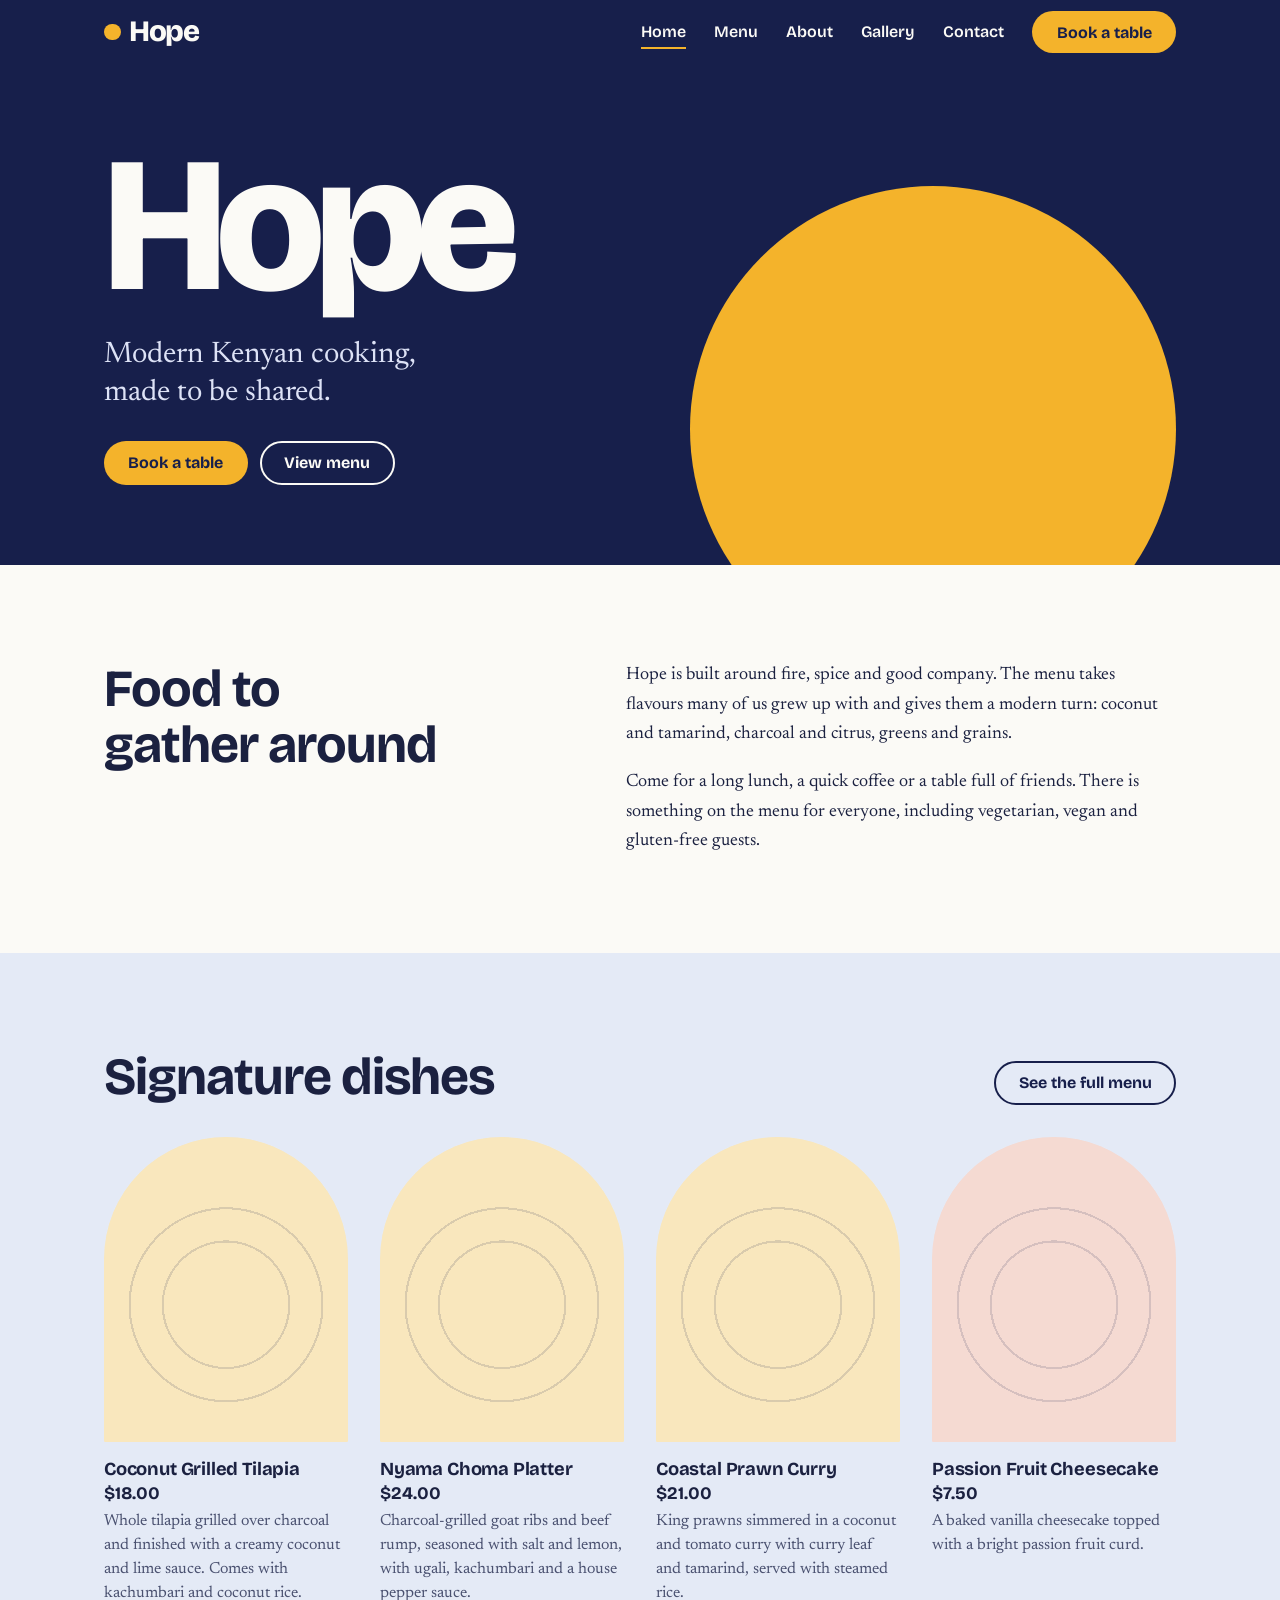
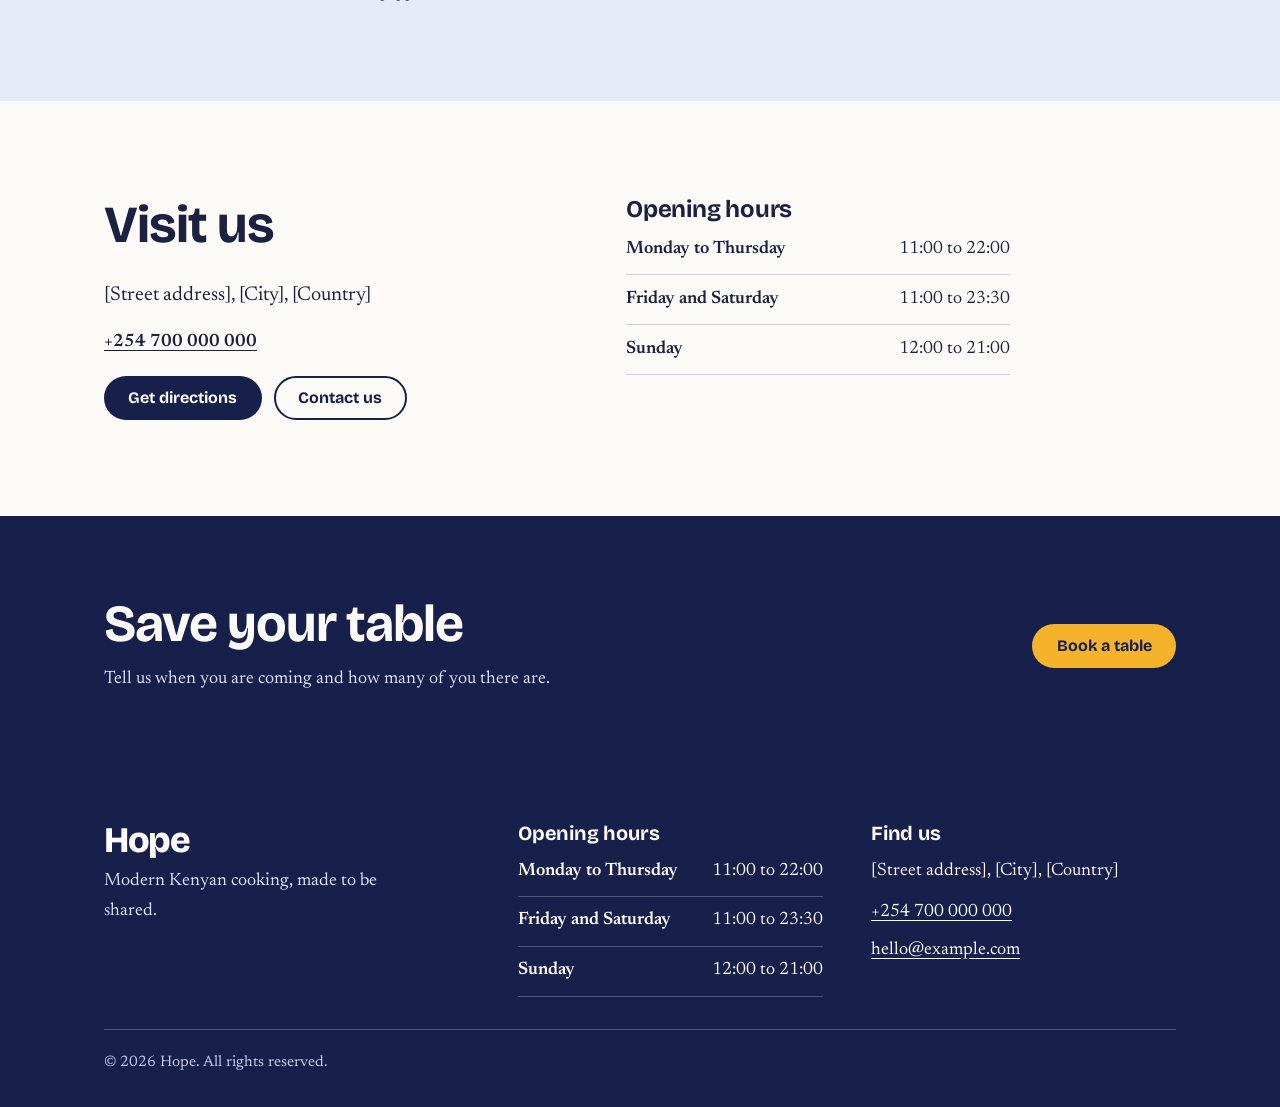
==== index.html @ e19489c1 "uploads" ====
<!DOCTYPE html>
<html lang="en">
<head>
  <meta charset="utf-8">
  <meta name="viewport" content="width=device-width, initial-scale=1">
  <title>Hope | Modern Kenyan-fusion restaurant</title>
  <meta name="description" content="Hope serves modern Kenyan cooking made to be shared. See the menu, check opening hours and book a table.">
  <meta name="theme-color" content="#171f4b">
  <meta property="og:type" content="restaurant.restaurant">
  <meta property="og:site_name" content="Hope">
  <meta property="og:title" content="Hope | Modern Kenyan-fusion restaurant">
  <meta property="og:description" content="Hope serves modern Kenyan cooking made to be shared. See the menu, check opening hours and book a table.">
  <!-- PLACEHOLDER: replace with the full web address of your share image once the site is live. -->
  <meta property="og:image" content="https://your-domain.example/images/og-cover.jpg">
  <meta name="twitter:card" content="summary_large_image">
  <link rel="icon" href="images/favicon.svg" type="image/svg+xml">
  <link rel="preconnect" href="https://fonts.googleapis.com">
  <link rel="preconnect" href="https://fonts.gstatic.com" crossorigin>
  <link rel="stylesheet" href="https://fonts.googleapis.com/css2?family=Bricolage+Grotesque:opsz,wght@12..96,500..800&family=Newsreader:ital,opsz,wght@0,6..72,400..600;1,6..72,400&display=swap">
  <link rel="stylesheet" href="css/styles.css">
  <!-- PLACEHOLDER: update every value in this block once you have the real details. Search engines read it. -->
  <script type="application/ld+json">
  {
    "@context": "https://schema.org",
    "@type": "Restaurant",
    "name": "Hope",
    "servesCuisine": "Kenyan",
    "priceRange": "$$",
    "telephone": "+254 700 000 000",
    "email": "hello@example.com",
    "menu": "menu.html",
    "address": {
      "@type": "PostalAddress",
      "streetAddress": "[Street address]",
      "addressLocality": "[City]",
      "addressCountry": "[Two-letter country code]"
    },
    "openingHoursSpecification": [
      { "@type": "OpeningHoursSpecification", "dayOfWeek": ["Monday", "Tuesday", "Wednesday", "Thursday"], "opens": "11:00", "closes": "22:00" },
      { "@type": "OpeningHoursSpecification", "dayOfWeek": ["Friday", "Saturday"], "opens": "11:00", "closes": "23:30" },
      { "@type": "OpeningHoursSpecification", "dayOfWeek": "Sunday", "opens": "12:00", "closes": "21:00" }
    ]
  }
  </script>
</head>
<body>
  <a class="skip-link" href="#main">Skip to content</a>
  <header class="site-header">
    <div class="wrap header-inner">
      <a class="brand" href="index.html" aria-label="Hope, home"><span class="brand-sun" aria-hidden="true"></span>Hope</a>
      <a class="btn btn-sun btn-small header-book" href="reservations.html">Book a table</a>
      <button class="nav-toggle" type="button" aria-expanded="false" aria-controls="site-nav">
        <span class="nav-toggle-bars" aria-hidden="true"></span>
        <span class="sr-only">Open navigation</span>
      </button>
      <nav class="site-nav" id="site-nav" aria-label="Main">
        <ul>
          <li><a href="index.html" aria-current="page">Home</a></li>
          <li><a href="menu.html">Menu</a></li>
          <li><a href="about.html">About</a></li>
          <li><a href="gallery.html">Gallery</a></li>
          <li><a href="contact.html">Contact</a></li>
          <li class="nav-cta"><a href="reservations.html">Book a table</a></li>
        </ul>
      </nav>
    </div>
  </header>

  <main id="main">
    <section class="hero" aria-labelledby="hero-title">
      <div class="wrap hero-inner">
        <div class="hero-copy">
          <h1 id="hero-title">Hope<span class="sr-only">, modern Kenyan-fusion restaurant</span></h1>
          <p class="hero-tagline">Modern Kenyan cooking, made to be shared.</p>
          <div class="hero-actions">
            <a class="btn btn-sun" href="reservations.html">Book a table</a>
            <a class="btn btn-outline-light" href="menu.html">View menu</a>
          </div>
        </div>
        <div class="sun-wrap">
          <!-- PLACEHOLDER: add your hero photo at images/hero.jpg (square crop works best). Until then the sun stays plain yellow. -->
          <div class="sun">
            <img src="images/hero.jpg" alt="A table of grilled meat, coconut rice and fresh salads" width="1200" height="1200" fetchpriority="high" data-fallback="hide">
          </div>
        </div>
      </div>
    </section>

    <section class="section" aria-labelledby="intro-title">
      <div class="wrap split">
        <h2 id="intro-title">Food to gather around</h2>
        <!-- PLACEHOLDER COPY: rewrite this in your own words. -->
        <div class="prose">
          <p>Hope is built around fire, spice and good company. The menu takes flavours many of us grew up with and gives them a modern turn: coconut and tamarind, charcoal and citrus, greens and grains.</p>
          <p>Come for a long lunch, a quick coffee or a table full of friends. There is something on the menu for everyone, including vegetarian, vegan and gluten-free guests.</p>
        </div>
      </div>
    </section>

    <section class="section section-sky" aria-labelledby="signature-title">
      <div class="wrap">
        <div class="section-head">
          <h2 id="signature-title">Signature dishes</h2>
          <a class="btn btn-outline" href="menu.html">See the full menu</a>
        </div>
        <ul class="featured" data-featured></ul>
        <noscript><p>Turn on JavaScript to see the signature dishes, or <a href="menu.html">open the full menu</a>.</p></noscript>
      </div>
    </section>

    <section class="section" aria-labelledby="visit-title">
      <div class="wrap split">
        <div>
          <h2 id="visit-title">Visit us</h2>
          <address class="address" data-site="address">[Street address], [City], [Country]</address>
          <p><a class="link" data-site="phone" href="tel:+254700000000">+254 700 000 000</a></p>
          <div class="visit-actions">
            <a class="btn btn-night" data-site="map" href="https://www.google.com/maps" target="_blank" rel="noopener">Get directions<span class="sr-only"> (opens in a new tab)</span></a>
            <a class="btn btn-outline" href="contact.html">Contact us</a>
          </div>
        </div>
        <div>
          <h3 class="subtitle">Opening hours</h3>
          <div data-site="hours">
            <dl class="hours-list">
              <div class="hours-row"><dt>Monday to Thursday</dt><dd>11:00 to 22:00</dd></div>
              <div class="hours-row"><dt>Friday and Saturday</dt><dd>11:00 to 23:30</dd></div>
              <div class="hours-row"><dt>Sunday</dt><dd>12:00 to 21:00</dd></div>
            </dl>
          </div>
        </div>
      </div>
    </section>

    <section class="cta-band" aria-labelledby="cta-title">
      <div class="wrap cta-inner">
        <div>
          <h2 id="cta-title">Save your table</h2>
          <p>Tell us when you are coming and how many of you there are.</p>
        </div>
        <a class="btn btn-sun" href="reservations.html">Book a table</a>
      </div>
    </section>
  </main>

  <footer class="site-footer">
    <div class="wrap footer-grid">
      <div>
        <p class="footer-brand">Hope</p>
        <p class="footer-note">Modern Kenyan cooking, made to be shared.</p>
        <div class="social" data-site="social"></div>
      </div>
      <div>
        <h2 class="footer-title">Opening hours</h2>
        <div data-site="hours">
          <dl class="hours-list">
            <div class="hours-row"><dt>Monday to Thursday</dt><dd>11:00 to 22:00</dd></div>
            <div class="hours-row"><dt>Friday and Saturday</dt><dd>11:00 to 23:30</dd></div>
            <div class="hours-row"><dt>Sunday</dt><dd>12:00 to 21:00</dd></div>
          </dl>
        </div>
      </div>
      <div>
        <h2 class="footer-title">Find us</h2>
        <address data-site="address">[Street address], [City], [Country]</address>
        <p><a data-site="phone" href="tel:+254700000000">+254 700 000 000</a></p>
        <p><a data-site="email" href="mailto:hello@example.com">hello@example.com</a></p>
        <p><a data-site="whatsapp" href="#" hidden>Message us on WhatsApp</a></p>
      </div>
    </div>
    <div class="wrap">
      <div class="footer-base">
        <p>&copy; <span data-site="year">2026</span> Hope. All rights reserved.</p>
        <p data-site="credits" hidden></p>
      </div>
    </div>
  </footer>

  <script src="js/config.js"></script>
  <script src="js/site.js"></script>
  <script src="js/menu.js"></script>
</body>
</html>
---- css/styles.css ----
/* ==========================================================================
   Hope: styles
   To change the look, start with the colour and font tokens in :root.

   Contents
   1  Tokens          6  Hero
   2  Base            7  Content sections
   3  Layout          8  Menu
   4  Buttons         9  Gallery and lightbox
   5  Header          10 Forms
                      11 Footer
   ========================================================================== */

/* ---------- 1 Tokens ---------- */
:root {
  /* Colour. "Night" is the deep indigo of the sky before sunrise, "Sun" is the rising sun. */
  --night: #171f4b;
  --sun: #f4b32b;
  --sun-bright: #ffc94d;
  --paper: #fbfaf6;
  --sky: #e4eaf6;
  --ink: #1b2140;
  --muted: #4a5170;
  --chili: #b23a1e;
  --leaf: #24634a;
  --line: #c9d0e6;

  /* Type. Headings: Bricolage Grotesque. Body: Newsreader. Both fall back to system fonts. */
  --font-display: "Bricolage Grotesque", "Trebuchet MS", "Segoe UI", system-ui, sans-serif;
  --font-body: "Newsreader", Georgia, "Times New Roman", serif;

  --wrap: 72rem;
  --gutter: clamp(1.25rem, 4vw, 2.5rem);
  --radius: 0.625rem;
}

/* ---------- 2 Base ---------- */
*,
*::before,
*::after {
  box-sizing: border-box;
}

[hidden] {
  display: none !important;
}

html {
  -webkit-text-size-adjust: 100%;
  scroll-padding-top: 5rem;
}

body {
  margin: 0;
  background: var(--paper);
  color: var(--ink);
  font: 400 1.125rem/1.65 var(--font-body);
}

img {
  display: block;
  max-width: 100%;
}

h1,
h2,
h3 {
  margin: 0 0 0.5em;
  font-family: var(--font-display);
  font-weight: 700;
  line-height: 1.08;
  letter-spacing: -0.02em;
  text-wrap: balance;
}

h2 {
  font-size: clamp(2rem, 5vw, 3.25rem);
}

h3 {
  font-size: 1.25rem;
  letter-spacing: -0.01em;
}

p {
  margin: 0 0 1em;
}

a {
  color: inherit;
  text-underline-offset: 0.2em;
}

.link {
  font-weight: 600;
}

:focus-visible {
  outline: 3px solid var(--night);
  outline-offset: 3px;
}

.site-header :focus-visible,
.hero :focus-visible,
.site-footer :focus-visible,
.cta-band :focus-visible,
.lightbox :focus-visible {
  outline-color: var(--sun);
}

.sr-only {
  position: absolute;
  width: 1px;
  height: 1px;
  margin: -1px;
  padding: 0;
  overflow: hidden;
  clip: rect(0 0 0 0);
  white-space: nowrap;
  border: 0;
}

.skip-link {
  position: absolute;
  left: 1rem;
  top: -4rem;
  z-index: 100;
  padding: 0.75rem 1.25rem;
  background: var(--sun);
  color: var(--night);
  font: 700 1rem var(--font-display);
  border-radius: 999px;
}

.skip-link:focus {
  top: 0.75rem;
}

/* ---------- 3 Layout ---------- */
.wrap {
  width: 100%;
  max-width: var(--wrap);
  margin-inline: auto;
  padding-inline: var(--gutter);
}

.section {
  padding-block: clamp(3rem, 8vw, 6rem);
}

.section-sky {
  background: var(--sky);
}

.section-head {
  display: flex;
  flex-wrap: wrap;
  align-items: end;
  justify-content: space-between;
  gap: 1rem 2rem;
  margin-bottom: 2rem;
}

.section-head h2 {
  margin: 0;
}

.split {
  display: grid;
  gap: 2.5rem 4rem;
}

.split > h2 {
  margin: 0;
}

@media (min-width: 52rem) {
  .split {
    grid-template-columns: 1fr 1.2fr;
    align-items: start;
  }
}

.prose {
  max-width: 38rem;
}

.prose > :last-child {
  margin-bottom: 0;
}

.page-head {
  padding-block: clamp(2.5rem, 6vw, 4.5rem);
  background: var(--sky);
}

.page-head h1 {
  margin-bottom: 0.25em;
  font-size: clamp(3rem, 9vw, 6rem);
  font-weight: 800;
  letter-spacing: -0.04em;
}

.lead {
  max-width: 36rem;
  margin: 0;
  font-size: 1.25rem;
  color: var(--muted);
}

/* ---------- 4 Buttons ---------- */
.btn {
  display: inline-flex;
  align-items: center;
  justify-content: center;
  min-height: 2.75rem;
  padding: 0.6rem 1.4rem;
  border: 2px solid transparent;
  border-radius: 999px;
  font: 700 1rem/1.1 var(--font-display);
  text-align: center;
  text-decoration: none;
  cursor: pointer;
  transition: background-color 0.15s, color 0.15s, border-color 0.15s;
}

.btn:disabled {
  opacity: 0.6;
  cursor: wait;
}

.btn-sun {
  background: var(--sun);
  color: var(--night);
}

.btn-sun:hover {
  background: var(--sun-bright);
}

.btn-night {
  background: var(--night);
  color: var(--paper);
}

.btn-night:hover {
  background: #262f66;
}

.btn-outline {
  border-color: var(--night);
  color: var(--night);
  background: transparent;
}

.btn-outline:hover {
  background: var(--night);
  color: var(--paper);
}

.btn-outline-light {
  border-color: var(--paper);
  color: var(--paper);
  background: transparent;
}

.btn-outline-light:hover {
  background: var(--paper);
  color: var(--night);
}

.header-book {
  white-space: nowrap;
}

.btn-small {
  min-height: 2.5rem;
  padding: 0.4rem 1.1rem;
  font-size: 0.95rem;
}

/* ---------- 5 Header ---------- */
.site-header {
  position: sticky;
  top: 0;
  z-index: 50;
  background: var(--night);
  color: var(--paper);
}

.header-inner {
  display: flex;
  align-items: center;
  gap: 0.75rem;
  min-height: 4rem;
  padding-block: 0.5rem;
}

.brand {
  display: inline-flex;
  align-items: center;
  gap: 0.5rem;
  margin-right: auto;
  color: var(--paper);
  font: 800 1.85rem/1 var(--font-display);
  letter-spacing: -0.04em;
  text-decoration: none;
}

.brand-sun {
  width: 1.05rem;
  height: 1.05rem;
  border-radius: 50%;
  background: var(--sun);
}

.nav-toggle {
  display: inline-flex;
  align-items: center;
  justify-content: center;
  width: 2.75rem;
  height: 2.75rem;
  padding: 0;
  border: 2px solid var(--paper);
  border-radius: 999px;
  background: transparent;
  color: var(--paper);
  cursor: pointer;
}

.nav-toggle-bars,
.nav-toggle-bars::before,
.nav-toggle-bars::after {
  display: block;
  width: 1.1rem;
  height: 2px;
  background: currentColor;
  border-radius: 2px;
}

.nav-toggle-bars {
  position: relative;
}

.nav-toggle-bars::before,
.nav-toggle-bars::after {
  content: "";
  position: absolute;
  left: 0;
}

.nav-toggle-bars::before {
  top: -6px;
}

.nav-toggle-bars::after {
  top: 6px;
}

.site-nav {
  position: absolute;
  top: 100%;
  left: 0;
  right: 0;
  padding: 0.5rem var(--gutter) 1.25rem;
  background: var(--night);
  border-top: 1px solid rgba(251, 250, 246, 0.2);
}

.js .site-nav:not(.is-open) {
  display: none;
}

.site-nav ul {
  display: grid;
  margin: 0;
  padding: 0;
  list-style: none;
}

.site-nav a {
  display: block;
  padding: 0.7rem 0;
  border-bottom: 2px solid transparent;
  color: var(--paper);
  font: 600 1.1rem var(--font-display);
  text-decoration: none;
}

.site-nav a:hover,
.site-nav a[aria-current="page"] {
  border-bottom-color: var(--sun);
}

.nav-cta {
  display: none;
}

@media (min-width: 52rem) {
  .nav-toggle,
  .header-book {
    display: none;
  }

  .brand {
    margin-right: 0;
  }

  .site-nav,
  .js .site-nav:not(.is-open) {
    position: static;
    display: block;
    margin-left: auto;
    padding: 0;
    background: none;
    border: 0;
  }

  .site-nav ul {
    display: flex;
    align-items: center;
    gap: 1.75rem;
  }

  .site-nav a {
    padding: 0.4rem 0;
    font-size: 1rem;
  }

  .nav-cta {
    display: block;
  }

  .site-nav .nav-cta a {
    display: inline-flex;
    padding: 0.6rem 1.4rem;
    border: 2px solid transparent;
    border-radius: 999px;
    background: var(--sun);
    color: var(--night);
    font-weight: 700;
  }

  .site-nav .nav-cta a:hover {
    background: var(--sun-bright);
    border-bottom-color: transparent;
  }

  .site-nav .nav-cta a[aria-current="page"] {
    box-shadow: 0 0 0 3px var(--night), 0 0 0 5px var(--paper);
  }
}

/* ---------- 6 Hero: the rising sun ---------- */
.hero {
  position: relative;
  overflow: hidden;
  background: var(--night);
  color: var(--paper);
}

.hero-inner {
  display: grid;
  gap: 2.5rem;
  padding-top: clamp(2.5rem, 7vw, 5rem);
}

.hero h1 {
  margin: 0 0 0.15em;
  font-size: min(30vw, 8.5rem);
  font-weight: 800;
  line-height: 0.85;
  letter-spacing: -0.05em;
}

.hero-tagline {
  max-width: 22ch;
  margin-bottom: 1.75rem;
  color: #dde2f6;
  font-size: clamp(1.35rem, 3vw, 1.85rem);
  line-height: 1.3;
}

.hero-actions {
  display: flex;
  flex-wrap: wrap;
  gap: 0.75rem;
}

/* The sun is a circle that rises into a clipping box. A photo placed inside fills the circle. */
.sun-wrap {
  --sun-size: min(88vw, 32rem);
  width: var(--sun-size);
  height: calc(var(--sun-size) * 0.5);
  margin-inline: auto;
  overflow: hidden;
}

.sun {
  width: var(--sun-size);
  aspect-ratio: 1;
  overflow: hidden;
  border-radius: 50%;
  background: var(--sun);
  animation: rise 1.4s cubic-bezier(0.2, 0.7, 0.2, 1) both;
}

.sun img {
  width: 100%;
  height: 100%;
  object-fit: cover;
  color: transparent;
  font-size: 0;
}

@keyframes rise {
  from {
    transform: translateY(100%);
  }
  to {
    transform: none;
  }
}

@media (min-width: 52rem) {
  .hero-inner {
    grid-template-columns: 1.1fr 0.9fr;
    align-items: end;
    gap: 2rem;
  }

  .hero-copy {
    padding-bottom: clamp(3rem, 7vw, 5rem);
  }

  .hero h1 {
    font-size: clamp(6rem, 16vw, 12rem);
  }

  .sun-wrap {
    --sun-size: min(38vw, 34rem);
    height: calc(var(--sun-size) * 0.78);
    margin-inline: 0;
    justify-self: end;
  }
}

/* ---------- 7 Content sections ---------- */
.featured {
  display: grid;
  grid-template-columns: repeat(2, minmax(0, 1fr));
  gap: 2rem 1rem;
  margin: 0;
  padding: 0;
  list-style: none;
}

@media (min-width: 52rem) {
  .featured {
    grid-template-columns: repeat(4, minmax(0, 1fr));
    gap: 2rem;
  }
}

.address {
  margin-bottom: 1rem;
  font-style: normal;
  font-size: 1.25rem;
}

.hours-list {
  display: grid;
  gap: 0.6rem;
  max-width: 24rem;
  margin: 0;
}

.hours-row {
  display: flex;
  justify-content: space-between;
  gap: 1.5rem;
  padding-bottom: 0.6rem;
  border-bottom: 1px solid var(--line);
}

.hours-row dt {
  font-weight: 600;
}

.hours-row dd {
  margin: 0;
  text-align: right;
}

.subtitle {
  margin-top: 0;
  font-size: 1.5rem;
}

.visit-actions {
  display: flex;
  flex-wrap: wrap;
  gap: 0.75rem;
  align-items: center;
}

.cta-band {
  padding-block: clamp(3rem, 7vw, 5rem);
  background: var(--night);
  color: var(--paper);
}

.cta-inner {
  display: flex;
  flex-wrap: wrap;
  align-items: center;
  justify-content: space-between;
  gap: 1.5rem 3rem;
}

.cta-inner h2 {
  margin: 0 0 0.25em;
}

.cta-inner p {
  margin: 0;
  color: #dde2f6;
}

.about-photo {
  width: min(100%, 22rem);
}

.values {
  display: grid;
  gap: 2rem;
  margin: 0;
  padding: 0;
  list-style: none;
}

.values li {
  padding-top: 1rem;
  border-top: 3px solid var(--night);
}

.values h3 {
  margin-bottom: 0.4em;
}

.values p {
  margin: 0;
  color: var(--muted);
}

@media (min-width: 52rem) {
  .values {
    grid-template-columns: repeat(3, 1fr);
    gap: 2.5rem;
  }
}

/* ---------- 8 Menu ---------- */
.dish {
  display: grid;
  grid-template-columns: 6.5rem 1fr;
  gap: 1rem;
  align-items: start;
}

.dish--feature {
  display: block;
}

.arch {
  position: relative;
  aspect-ratio: 4 / 5;
  overflow: hidden;
  border-radius: 999px 999px var(--radius) var(--radius);
  background: var(--sky);
}

.arch img {
  position: absolute;
  inset: 0;
  width: 100%;
  height: 100%;
  object-fit: cover;
}

.dish--feature .arch {
  margin-bottom: 1rem;
}

.dish-head {
  display: flex;
  align-items: baseline;
  justify-content: space-between;
  gap: 0.75rem;
}

.dish--feature .dish-head {
  flex-direction: column;
  gap: 0.15rem;
}

.dish-name {
  margin: 0;
  font-size: 1.15rem;
  line-height: 1.2;
}

.dish-price {
  margin: 0;
  font: 700 1.1rem var(--font-display);
  white-space: nowrap;
}

.dish-desc {
  margin: 0.35rem 0 0;
  color: var(--muted);
  font-size: 1rem;
  line-height: 1.5;
}

.dish--feature .dish-desc {
  display: none;
}

@media (min-width: 40rem) {
  .dish--feature .dish-desc {
    display: block;
  }
}

.tags {
  display: flex;
  flex-wrap: wrap;
  gap: 0.35rem;
  margin: 0.6rem 0 0;
  padding: 0;
  list-style: none;
}

.tag {
  padding: 0.25rem 0.6rem;
  border: 1px solid currentColor;
  border-radius: 999px;
  font: 600 0.8125rem/1.2 var(--font-display);
}

.tag-vegetarian,
.tag-vegan {
  color: var(--leaf);
}

.tag-halal {
  color: #2b3570;
}

.tag-spicy {
  color: var(--chili);
}

.tag-gluten-free {
  color: #7a5300;
}

.dish--feature .tags {
  display: none;
}

.filters {
  display: grid;
  gap: 1.25rem;
  margin-bottom: 2.5rem;
}

.filter-label {
  display: block;
  margin-bottom: 0.4rem;
  color: var(--muted);
  font: 600 0.95rem var(--font-display);
}

.chips {
  display: flex;
  flex-wrap: wrap;
  gap: 0.5rem;
}

.chip {
  min-height: 2.5rem;
  padding: 0.4rem 1rem;
  border: 2px solid var(--night);
  border-radius: 999px;
  background: transparent;
  color: var(--night);
  font: 600 0.95rem var(--font-display);
  cursor: pointer;
}

.chip:hover {
  background: var(--sky);
}

.chip[aria-pressed="true"] {
  background: var(--night);
  color: var(--paper);
}

.filter-status {
  display: flex;
  flex-wrap: wrap;
  align-items: center;
  gap: 0.75rem 1rem;
  min-height: 2.5rem;
}

.filter-status p {
  margin: 0;
  color: var(--muted);
  font-weight: 500;
}

.menu-section h2 {
  margin-bottom: 1.25rem;
  padding-bottom: 0.4rem;
  border-bottom: 2px solid var(--night);
  font-size: clamp(1.75rem, 4vw, 2.5rem);
}

.menu-section + .menu-section {
  margin-top: 3rem;
}

.dish-list {
  display: grid;
  gap: 1.75rem 3rem;
  margin: 0;
  padding: 0;
  list-style: none;
}

@media (min-width: 56rem) {
  .dish-list {
    grid-template-columns: 1fr 1fr;
  }
}

.empty-state {
  padding: 2rem 0;
}

/* Placeholder shown when a photo file is missing */
.ph {
  position: absolute;
  inset: 0;
  display: grid;
  place-items: center;
  padding: 1rem;
  background-color: var(--ph-bg, var(--sky));
  background-image: radial-gradient(
    circle at 50% 55%,
    transparent 0 30%,
    rgba(23, 31, 75, 0.14) 30% 31%,
    transparent 31% 46%,
    rgba(23, 31, 75, 0.14) 46% 47%,
    transparent 47%
  );
  color: var(--night);
  text-align: center;
}

.ph span {
  font: 600 1rem var(--font-display);
}

.ph-starters {
  --ph-bg: #e4eaf6;
}

.ph-mains {
  --ph-bg: #f9e7bd;
}

.ph-desserts {
  --ph-bg: #f5dad2;
}

.ph-drinks {
  --ph-bg: #d9ece2;
}

/* ---------- 9 Gallery and lightbox ---------- */
.gallery {
  display: grid;
  grid-template-columns: repeat(2, 1fr);
  gap: 0.75rem;
  margin: 0;
  padding: 0;
  list-style: none;
}

@media (min-width: 52rem) {
  .gallery {
    grid-template-columns: repeat(3, 1fr);
    gap: 1rem;
  }
}

.tile {
  position: relative;
  display: block;
  width: 100%;
  aspect-ratio: 4 / 3;
  padding: 0;
  overflow: hidden;
  border: 0;
  border-radius: var(--radius);
  background: var(--sky);
  cursor: zoom-in;
}

.tile img {
  position: absolute;
  inset: 0;
  width: 100%;
  height: 100%;
  object-fit: cover;
  transition: transform 0.4s;
}

.tile:hover img {
  transform: scale(1.04);
}

.lightbox {
  width: min(92vw, 60rem);
  max-width: none;
  padding: 0;
  border: 0;
  border-radius: var(--radius);
  background: var(--night);
  color: var(--paper);
}

.lightbox::backdrop {
  background: rgba(23, 31, 75, 0.88);
}

.lightbox figure {
  margin: 0;
}

.lightbox-media {
  position: relative;
  aspect-ratio: 4 / 3;
  max-height: 75vh;
  width: 100%;
  background: var(--sky);
}

.lightbox-media img {
  position: absolute;
  inset: 0;
  width: 100%;
  height: 100%;
  object-fit: contain;
  background: var(--night);
}

.lightbox figcaption {
  padding: 0.9rem 1.25rem 0;
  font-size: 1.05rem;
}

.lightbox-controls {
  display: flex;
  flex-wrap: wrap;
  gap: 0.6rem;
  padding: 0.9rem 1.25rem 1.25rem;
}

.lightbox-controls .close {
  margin-left: auto;
}

/* ---------- 10 Forms ---------- */
.form-wrap {
  display: grid;
  gap: 2.5rem 4rem;
}

@media (min-width: 52rem) {
  .form-wrap {
    grid-template-columns: 1.4fr 1fr;
    align-items: start;
  }
}

.form-grid {
  display: grid;
  gap: 1.25rem;
}

@media (min-width: 40rem) {
  .form-grid--2 {
    grid-template-columns: 1fr 1fr;
  }

  .field--full {
    grid-column: 1 / -1;
  }
}

.field {
  display: grid;
  gap: 0.4rem;
  align-content: start;
}

.field label {
  font: 600 1rem var(--font-display);
}

.field input,
.field select,
.field textarea {
  width: 100%;
  min-height: 2.75rem;
  padding: 0.7rem 0.9rem;
  border: 2px solid var(--night);
  border-radius: var(--radius);
  background: #fff;
  color: var(--ink);
  font: inherit;
  font-size: 1.05rem;
}

.field textarea {
  min-height: 8rem;
  resize: vertical;
}

.field [aria-invalid="true"] {
  border-color: var(--chili);
  box-shadow: 0 0 0 1px var(--chili);
}

.field-hint {
  margin: 0;
  color: var(--muted);
  font-size: 0.95rem;
}

.field-error {
  margin: 0;
  color: var(--chili);
  font: 600 0.95rem var(--font-display);
}

.honeypot {
  position: absolute;
  left: -9999px;
  width: 1px;
  height: 1px;
  overflow: hidden;
}

.form-status {
  margin: 0 0 1.25rem;
  padding: 1rem 1.25rem;
  border-left: 6px solid var(--leaf);
  background: #e3f0e9;
  color: var(--ink);
}

.form-status p {
  margin: 0 0 0.4rem;
}

.form-status p:last-child {
  margin-bottom: 0;
}

.form-status-title {
  font: 700 1.15rem var(--font-display);
}

.form-status--error {
  border-left-color: var(--chili);
  background: #f8e4de;
}

.details {
  display: grid;
  gap: 1.5rem;
}

.details h2,
.details h3 {
  margin-bottom: 0.3em;
}

.details p {
  margin: 0;
}

.map-embed iframe {
  display: block;
  width: 100%;
  height: 20rem;
  border: 0;
  border-radius: var(--radius);
}

/* ---------- 11 Footer ---------- */
.site-footer {
  background: var(--night);
  color: var(--paper);
}

.footer-grid {
  display: grid;
  gap: 2rem;
  padding-block: 3rem 2rem;
}

@media (min-width: 52rem) {
  .footer-grid {
    grid-template-columns: 1.2fr 1fr 1fr;
    gap: 3rem;
  }
}

.footer-brand {
  margin: 0 0 0.25rem;
  font: 800 2.25rem/1 var(--font-display);
  letter-spacing: -0.04em;
}

.footer-note {
  max-width: 20rem;
  color: #dde2f6;
}

.footer-title {
  margin: 0 0 0.75rem;
  font-size: 1.25rem;
  letter-spacing: -0.01em;
}

.site-footer address {
  margin-bottom: 0.75rem;
  font-style: normal;
}

.site-footer p {
  margin-bottom: 0.5rem;
}

.site-footer .hours-row {
  border-bottom-color: rgba(251, 250, 246, 0.25);
}

.social {
  display: flex;
  flex-wrap: wrap;
  gap: 0.5rem 1.25rem;
  margin-top: 1rem;
}

.social-link {
  font-weight: 600;
}

.footer-base {
  display: flex;
  flex-wrap: wrap;
  justify-content: space-between;
  gap: 0.5rem 2rem;
  padding-block: 1.25rem 2rem;
  border-top: 1px solid rgba(251, 250, 246, 0.25);
  color: #c5cbe8;
  font-size: 0.95rem;
}

.footer-base p {
  margin: 0;
}

/* ---------- Motion preferences ---------- */
@media (prefers-reduced-motion: reduce) {
  *,
  *::before,
  *::after {
    animation: none !important;
    transition: none !important;
    scroll-behavior: auto !important;
  }
}
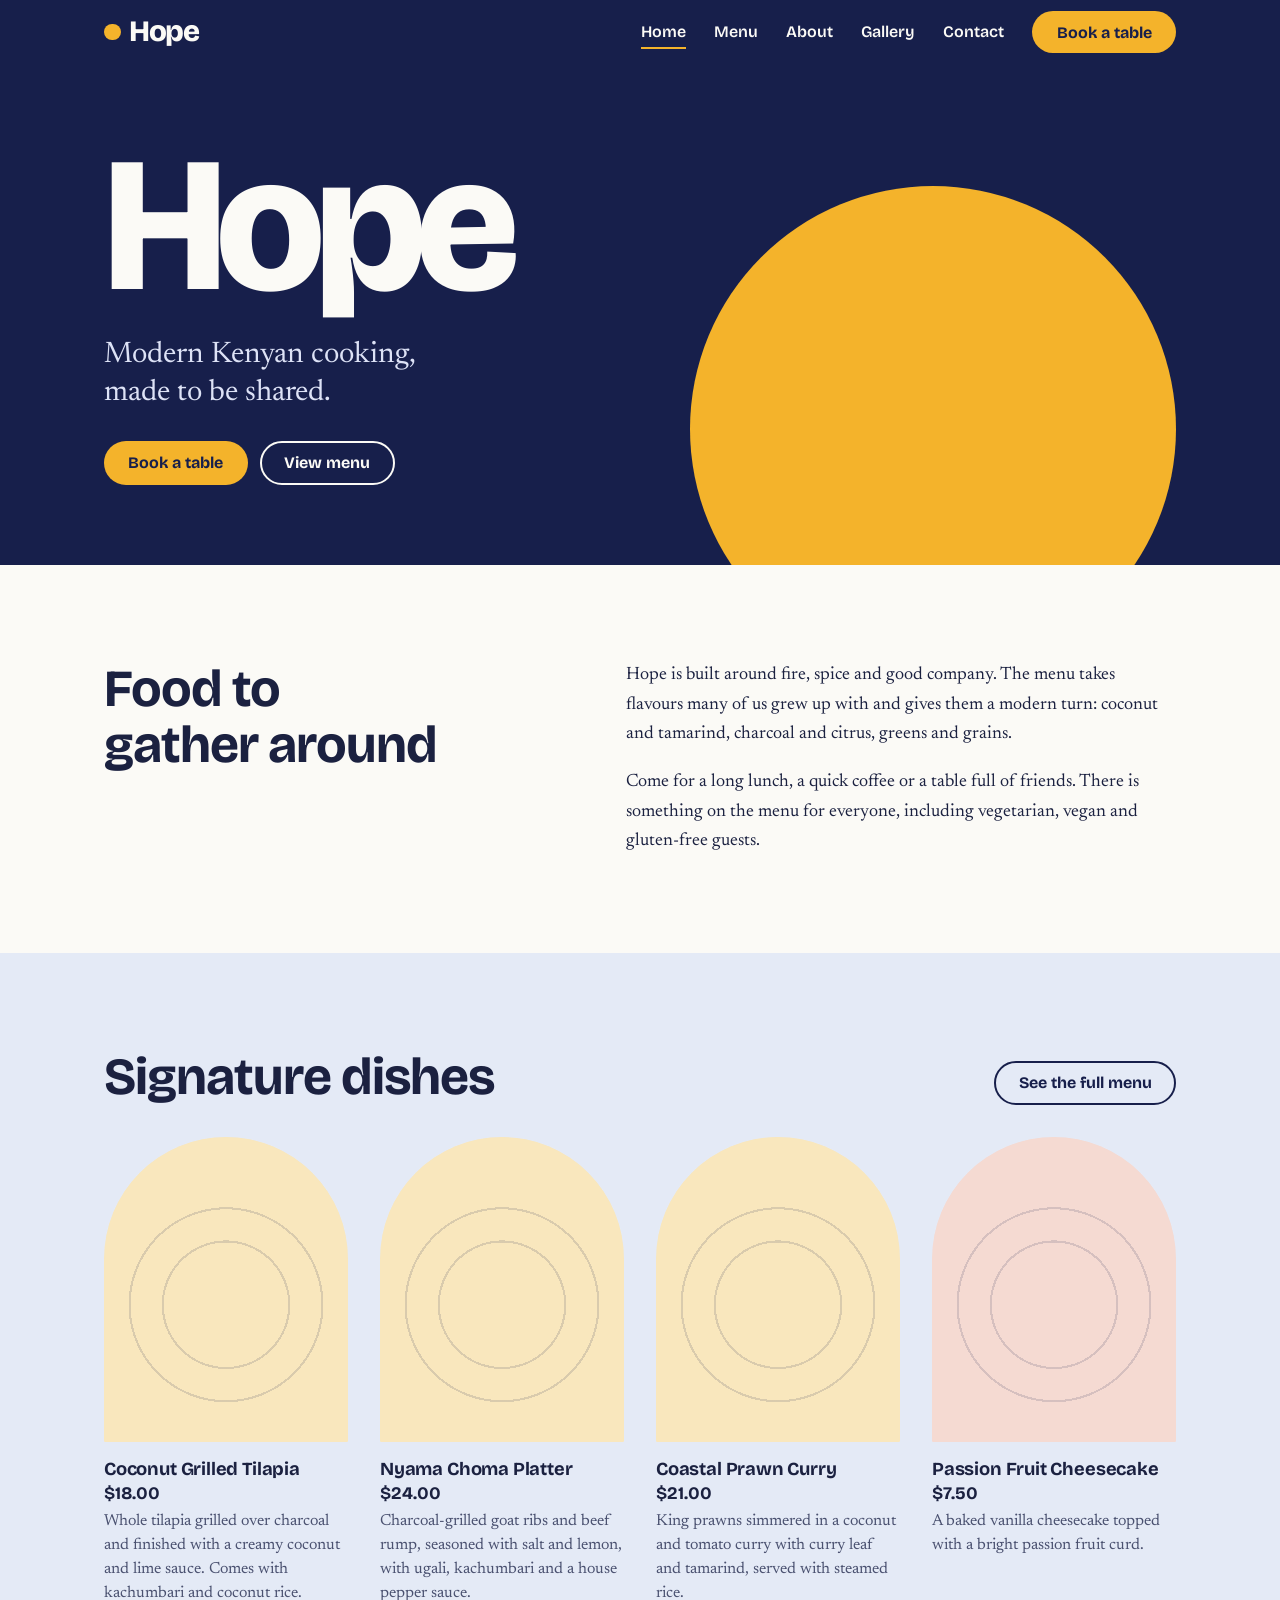
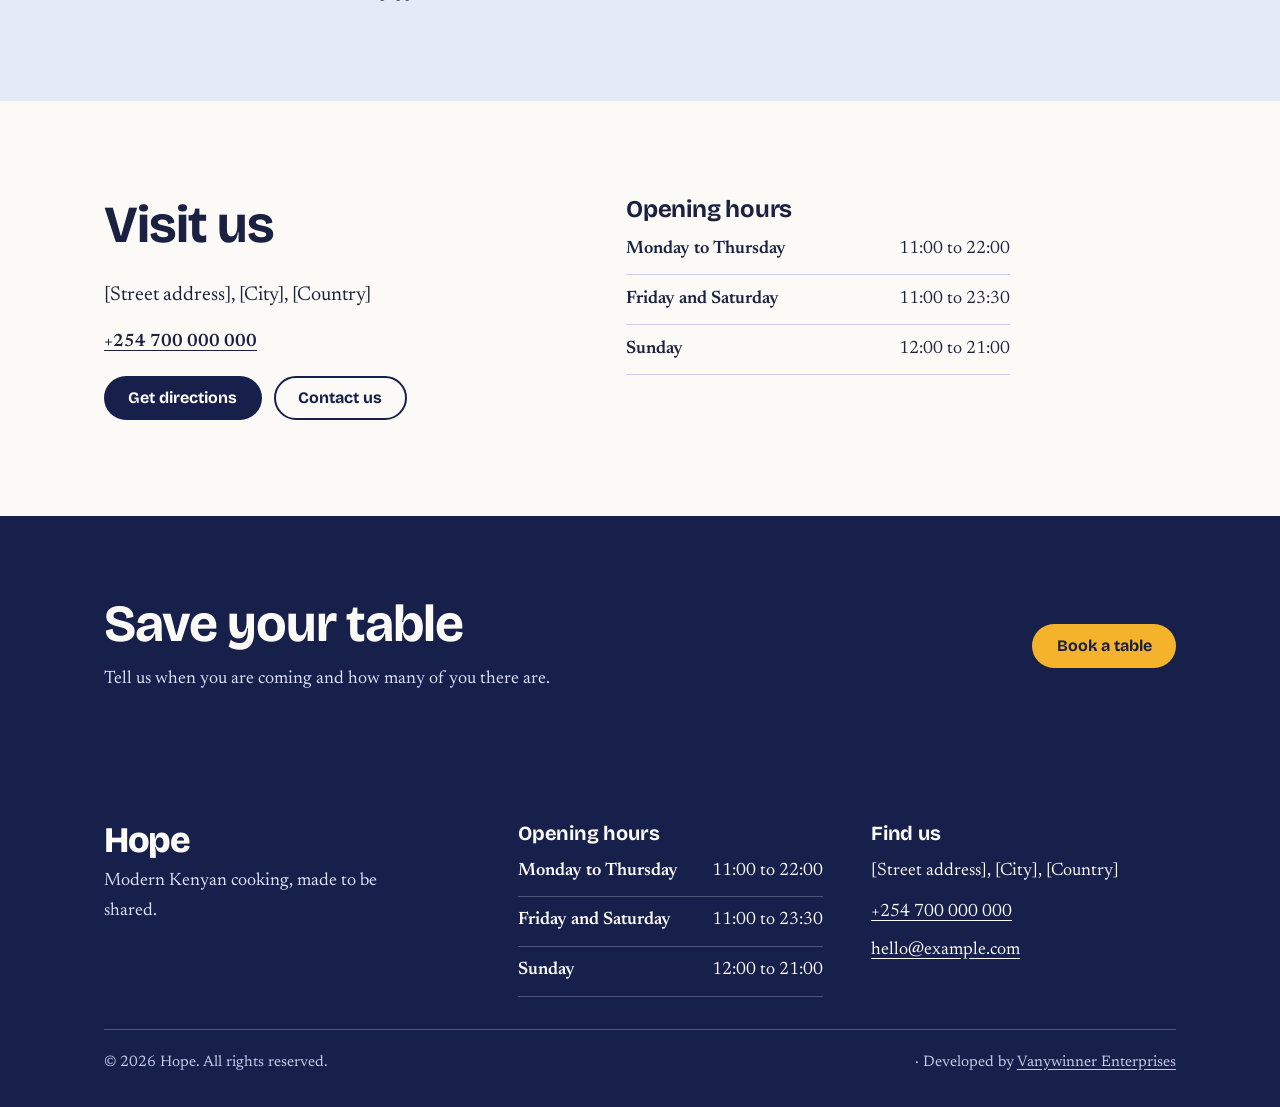
==== commit 5e4200f6: "Update index.html" ====
--- a/index.html
+++ b/index.html
@@ -26,8 +26,8 @@
     "name": "Hope",
     "servesCuisine": "Kenyan",
     "priceRange": "$$",
-    "telephone": "+254 700 000 000",
-    "email": "hello@example.com",
+    "telephone": "+254 715672799",
+    "email": "vanywinner@gmail.com",
     "menu": "menu.html",
     "address": {
       "@type": "PostalAddress",
@@ -113,7 +113,7 @@
         <div>
           <h2 id="visit-title">Visit us</h2>
           <address class="address" data-site="address">[Street address], [City], [Country]</address>
-          <p><a class="link" data-site="phone" href="tel:+254700000000">+254 700 000 000</a></p>
+          <p><a class="link" data-site="phone" href="tel:+254715672799">+254 715672799</a></p>
           <div class="visit-actions">
             <a class="btn btn-night" data-site="map" href="https://www.google.com/maps" target="_blank" rel="noopener">Get directions<span class="sr-only"> (opens in a new tab)</span></a>
             <a class="btn btn-outline" href="contact.html">Contact us</a>
@@ -163,14 +163,15 @@
       <div>
         <h2 class="footer-title">Find us</h2>
         <address data-site="address">[Street address], [City], [Country]</address>
-        <p><a data-site="phone" href="tel:+254700000000">+254 700 000 000</a></p>
-        <p><a data-site="email" href="mailto:hello@example.com">hello@example.com</a></p>
-        <p><a data-site="whatsapp" href="#" hidden>Message us on WhatsApp</a></p>
+        <p><a data-site="phone" href="tel:+254715672799">+254 715672799</a></p>
+        <p><a data-site="email" href="mailto:vanywinner@gmail.com">vanywinner@gmail.com</a></p>
+        <p><a data-site="whatsapp" href="https://wa.me/254715672799" hidden>Message us on WhatsApp</a></p>
       </div>
     </div>
     <div class="wrap">
       <div class="footer-base">
         <p>&copy; <span data-site="year">2026</span> Hope. All rights reserved.</p>
+        <span> · Developed by <a href="https://wa.me/254715672799" target="_blank" rel="noopener">Vanywinner Enterprises</a></span>
         <p data-site="credits" hidden></p>
       </div>
     </div>
